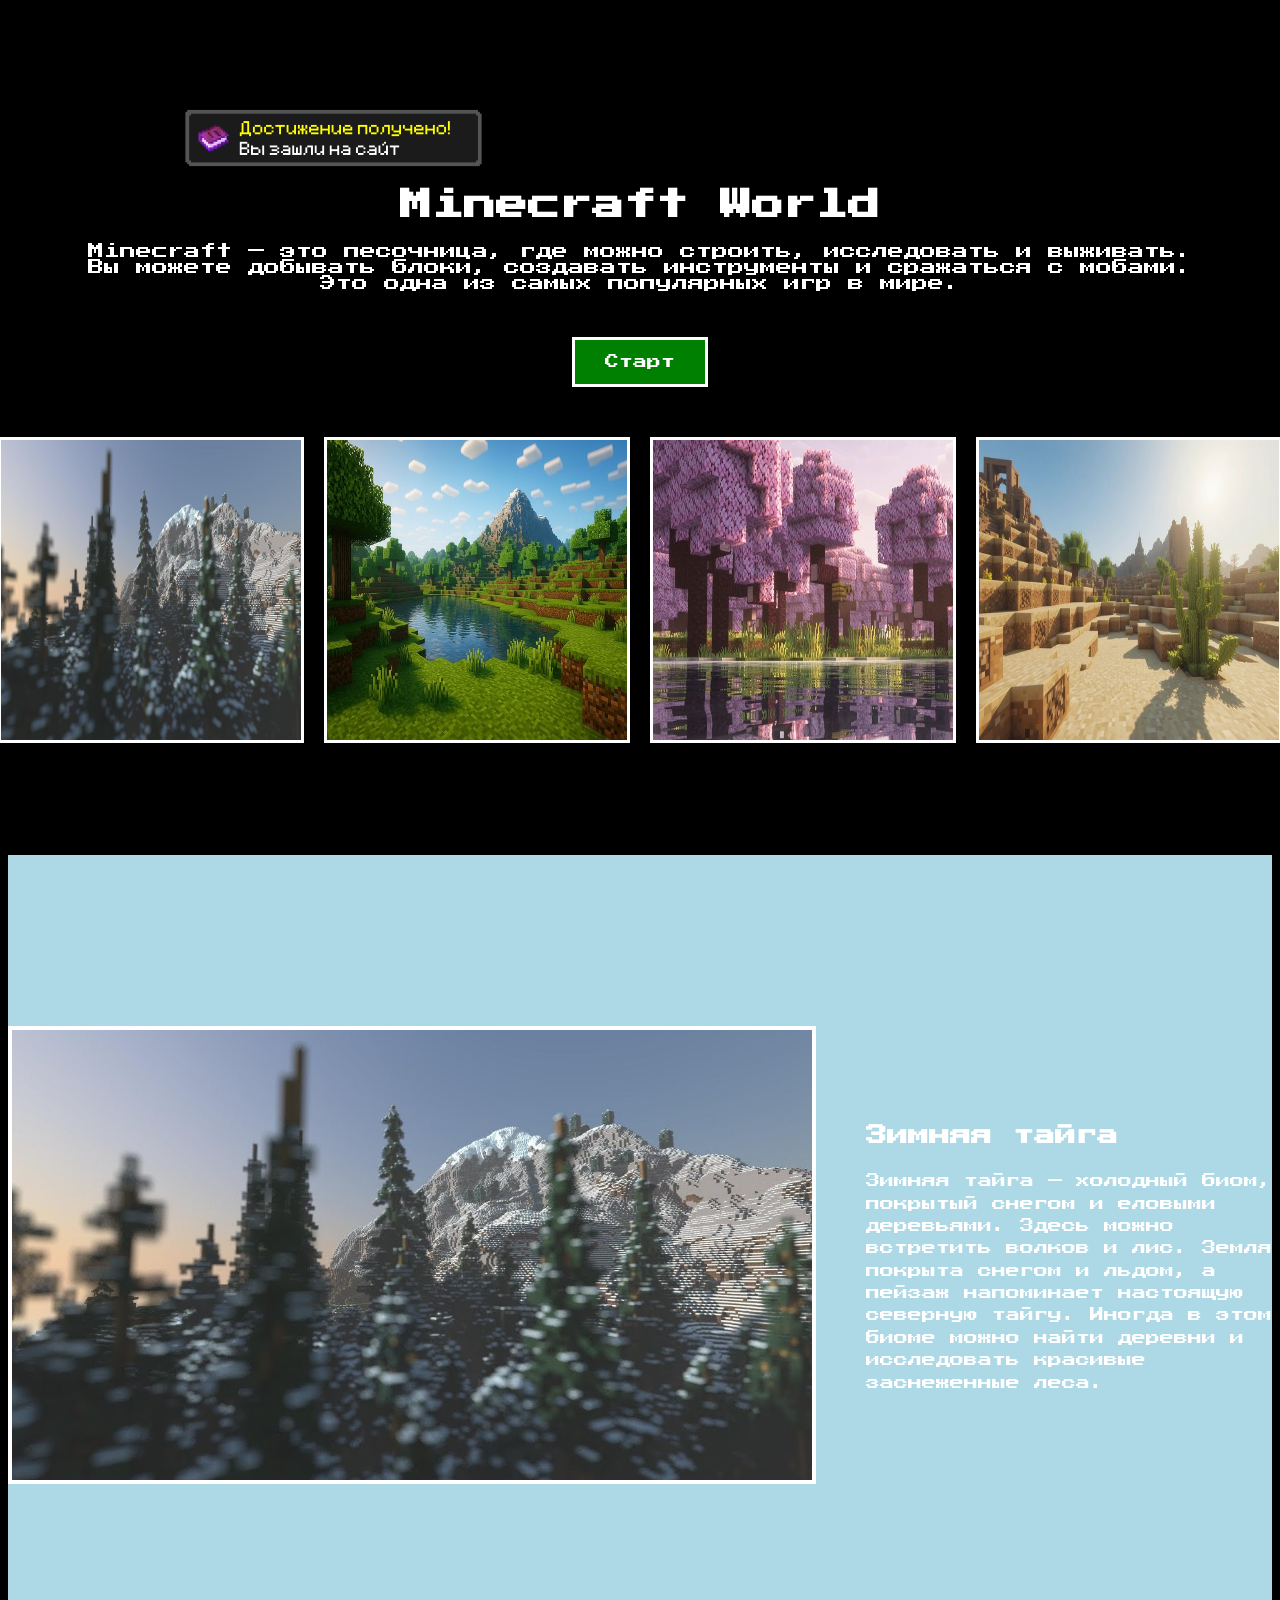
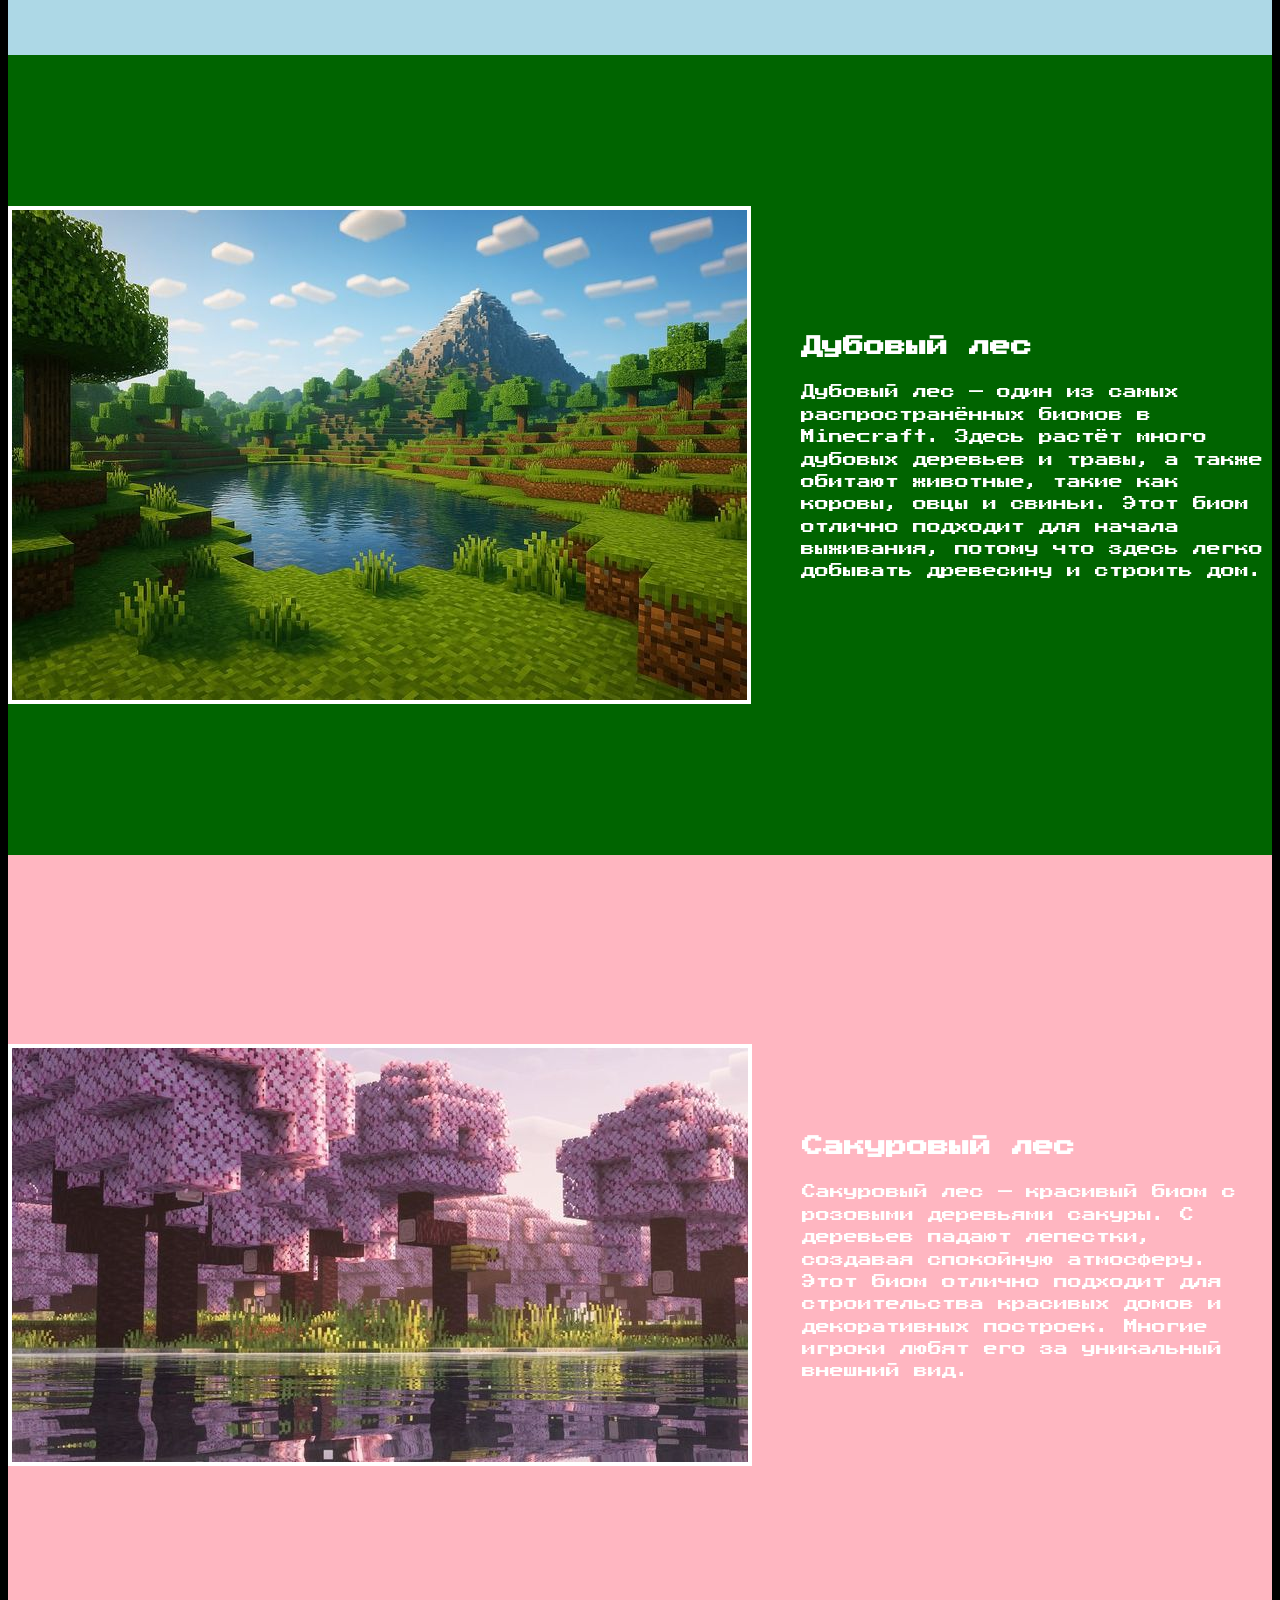
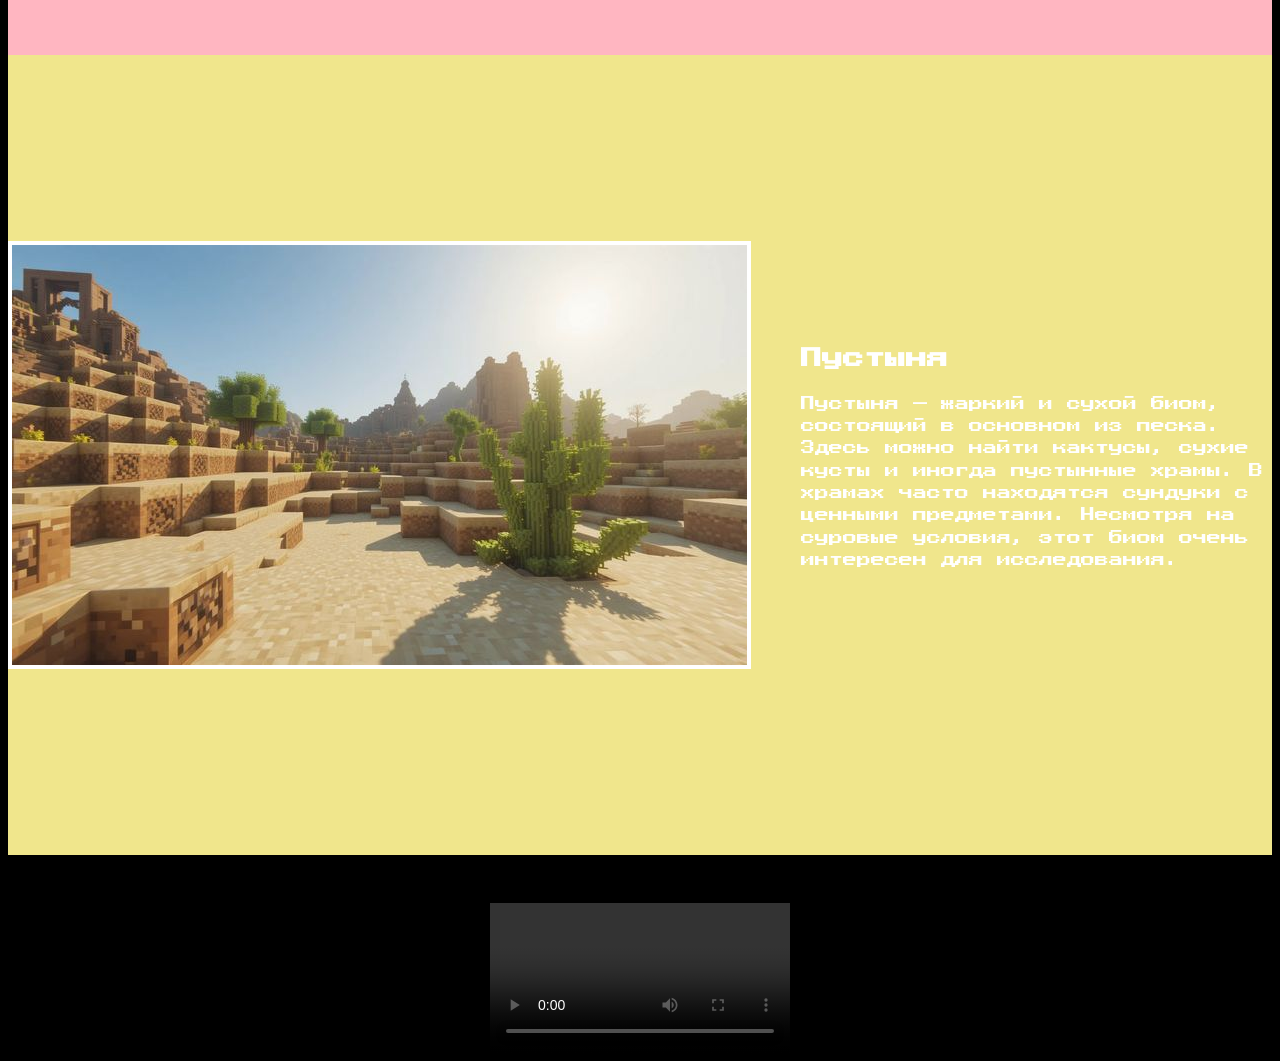
==== index.html @ a420d260 "Add files via upload" ====
<html>
<head>
    <title>Minecraft Pixel Site</title>
    <link href="https://fonts.googleapis.com/css2?family=Press+Start+2P&display=swap" rel="stylesheet">
    <link rel="stylesheet" href="style.css">
</head>
<body>

   <marquee behavior="alternate" direction="right" scrollamount="5">
    <img src="welcome.png" width="300">
     </marquee>

    <h1>Minecraft World</h1>
    <p>Minecraft — это песочница, где можно строить, исследовать и выживать.<br>
    Вы можете добывать блоки, создавать инструменты и сражаться с мобами.<br>
    Это одна из самых популярных игр в мире.</p>

    <button class="btn-start" onclick="toggleMusic(this)">Старт</button>


    <audio id="music" loop>
        <source src="sound.mp3" type="audio/mpeg">
    </audio>


    <div class="biomes">
    <a href="#snow"><div><img src="biome1.png" alt="Биом 1"></div></a>
    <a href="#forest"><div><img src="biome2.png" alt="Биом 2"></div></a>
    <a href="#cherry"><div><img src="biome3.png" alt="Биом 3"></div></a>
    <a href="#desert"><div><img src="biome4.png" alt="Биом 4"></div></a>
</div>
<p> </br> </p>
<p> </br> </p>
<p> </br> </p>

<div id="snow" class="biome-section">
<div class="biome-content">

<img src="biome1.png">

<div class="biome-text">
<h2>Зимняя тайга</h2>
<p>
Зимняя тайга — холодный биом, покрытый снегом и еловыми деревьями.
Здесь можно встретить волков и лис. Земля покрыта снегом и льдом,
а пейзаж напоминает настоящую северную тайгу.
Иногда в этом биоме можно найти деревни и исследовать красивые
заснеженные леса.
</p>
</div>

</div>
</div>

<div id="forest" class="biome-section">
<div class="biome-content">

<img src="biome2.png">

<div class="biome-text">
<h2>Дубовый лес</h2>
<p>
Дубовый лес — один из самых распространённых биомов в Minecraft.
Здесь растёт много дубовых деревьев и травы, а также обитают
животные, такие как коровы, овцы и свиньи.
Этот биом отлично подходит для начала выживания, потому что
здесь легко добывать древесину и строить дом.
</p>
</div>

</div>
</div>

<div id="cherry" class="biome-section">
<div class="biome-content">

<img src="biome3.png">

<div class="biome-text">
<h2>Сакуровый лес</h2>
<p>
Сакуровый лес — красивый биом с розовыми деревьями сакуры.
С деревьев падают лепестки, создавая спокойную атмосферу.
Этот биом отлично подходит для строительства красивых домов
и декоративных построек.
Многие игроки любят его за уникальный внешний вид.
</p>
</div>

</div>
</div>

<div id="desert" class="biome-section">
<div class="biome-content">

<img src="biome4.png">

<div class="biome-text">
<h2>Пустыня</h2>
<p>
Пустыня — жаркий и сухой биом, состоящий в основном из песка.
Здесь можно найти кактусы, сухие кусты и иногда пустынные храмы.
В храмах часто находятся сундуки с ценными предметами.
Несмотря на суровые условия, этот биом очень интересен
для исследования.
</p>
</div>

</div>
</div>


    <script src="script.js"></script>
<p> </br> </p>

   <video src="video.mp4" controls>

<p> </br> </p>
<p> </br> </p>
<p> </br> </p>

</body>
</html>
---- style.css ----
body {
    background: black;
    color: white;
    text-align: center;
    font-family: 'Press Start 2P', cursive;
    padding-top: 100px;
}

.btn-start {
    margin-top: 30px;
    padding: 15px 30px;
    font-family: 'Press Start 2P', cursive;
    font-size: 14px;
    color: white;
    background: green;
    border: 3px solid white;
    cursor: pointer;
    transition: 0.3s;
}

.btn-start:hover {
    background: limegreen;
}

.biomes {
    display: flex;
    justify-content: center;
    gap: 20px;
    margin-top: 50px;
}

.biomes div {
    border: 3px solid white;
    width: 300px;
    height: 300px;
}

.biomes img {
    width: 100%;
    height: 100%;
    transition: transform 0.3s;
}

.biomes img:hover {
    transform: scale(1.1);
}
#snow {
    background: lightblue;
}

#forest {
    background: darkgreen;
}

#cherry {
    background: lightpink;
}

#desert {
    background: khaki;
}

.biome-section{
    height:800px;
    display:flex;
    align-items:center;
    justify-content:center;
}

.biome-content{
    display:flex;
    align-items:center;
    gap:50px;
    width:100%;
}

.biome-content img{
    width:800px;
    border:4px solid white;
}

.biome-text{
    max-width:500px;
    text-align:left;
    font-size:14px;
    line-height:1.6;
}
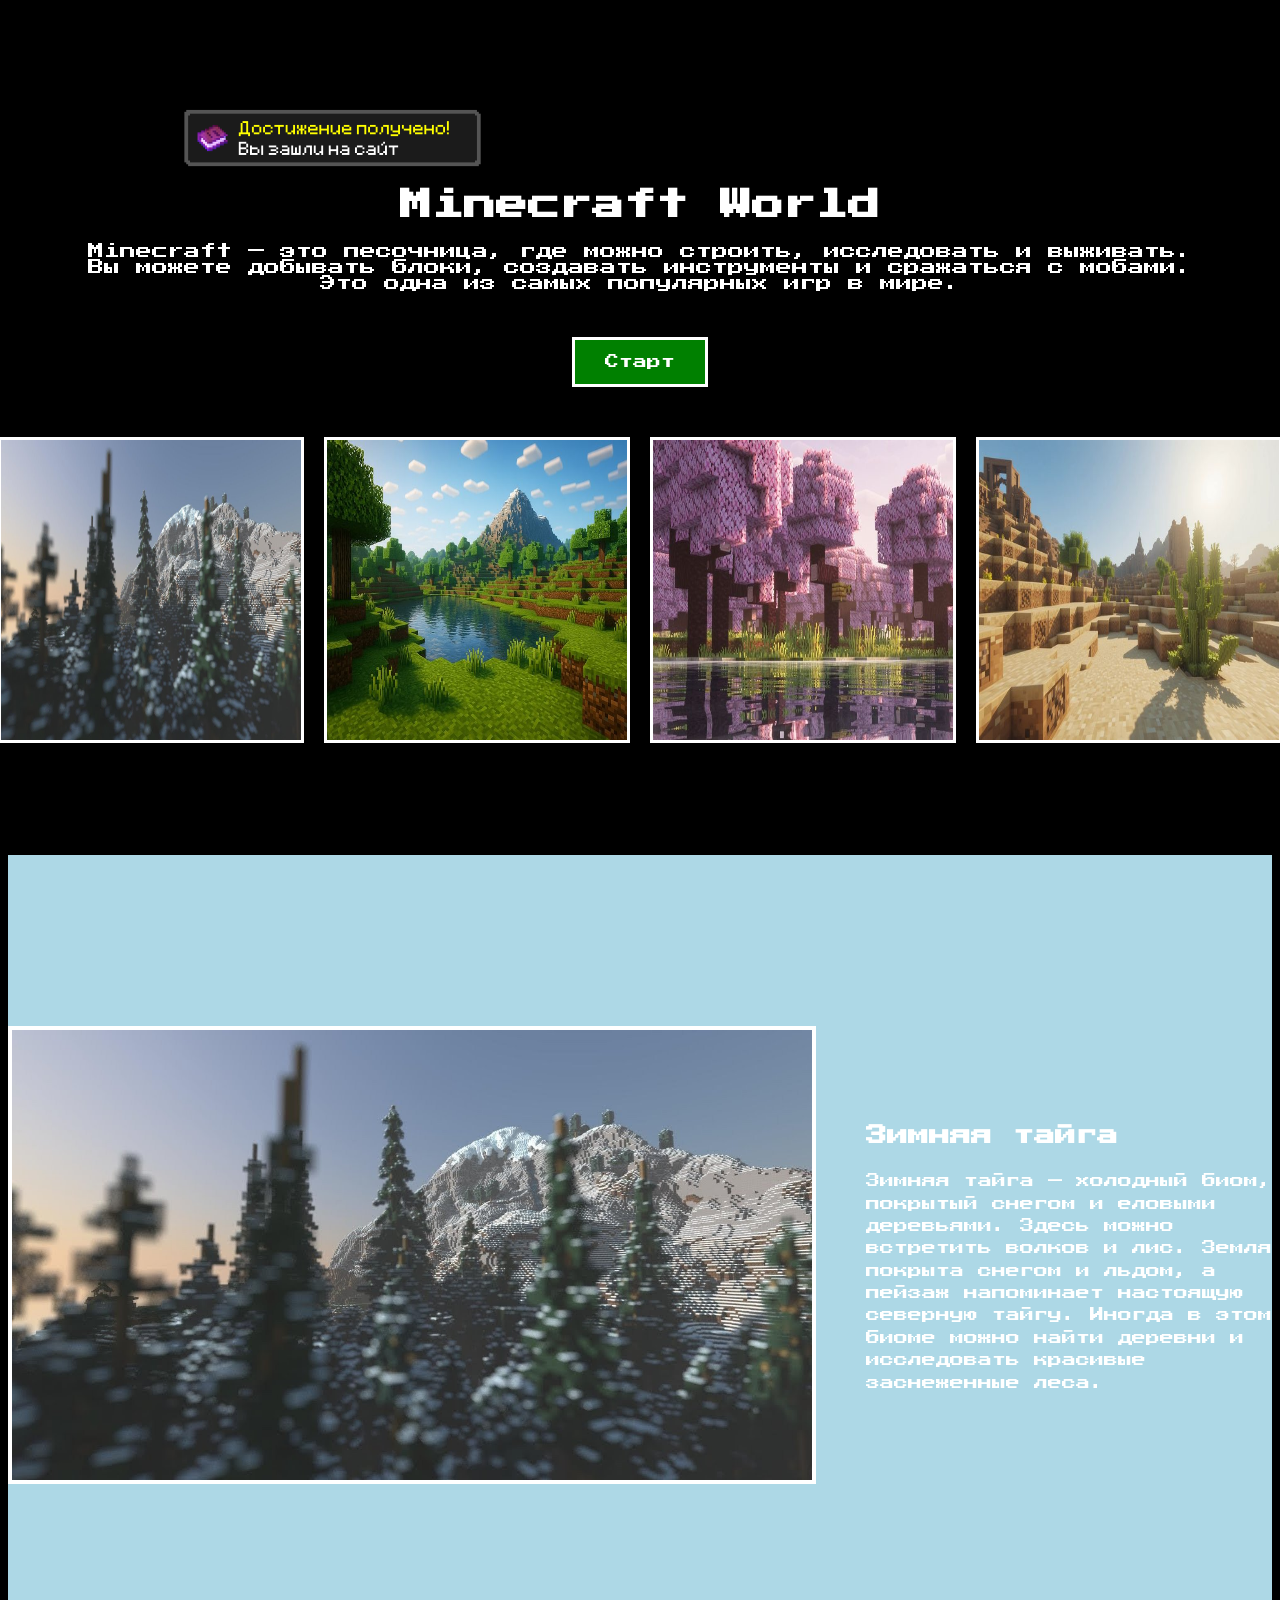
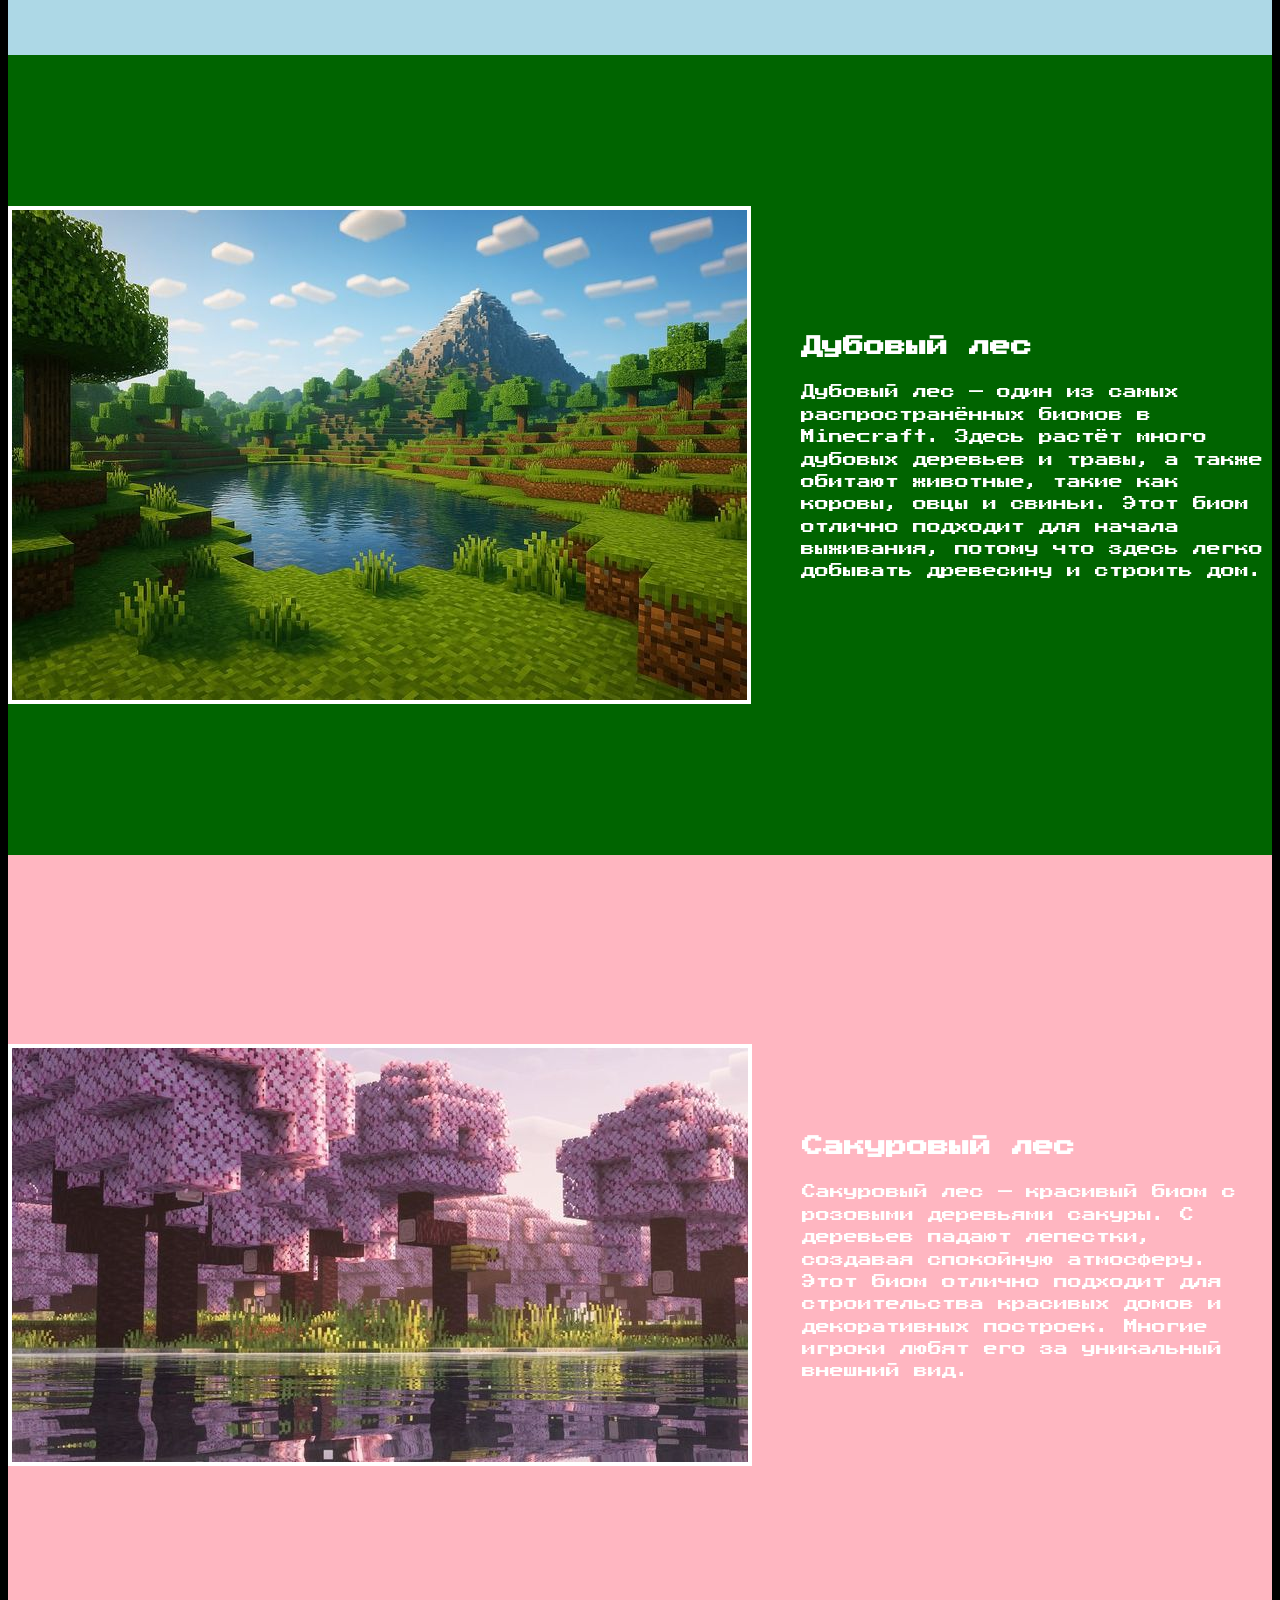
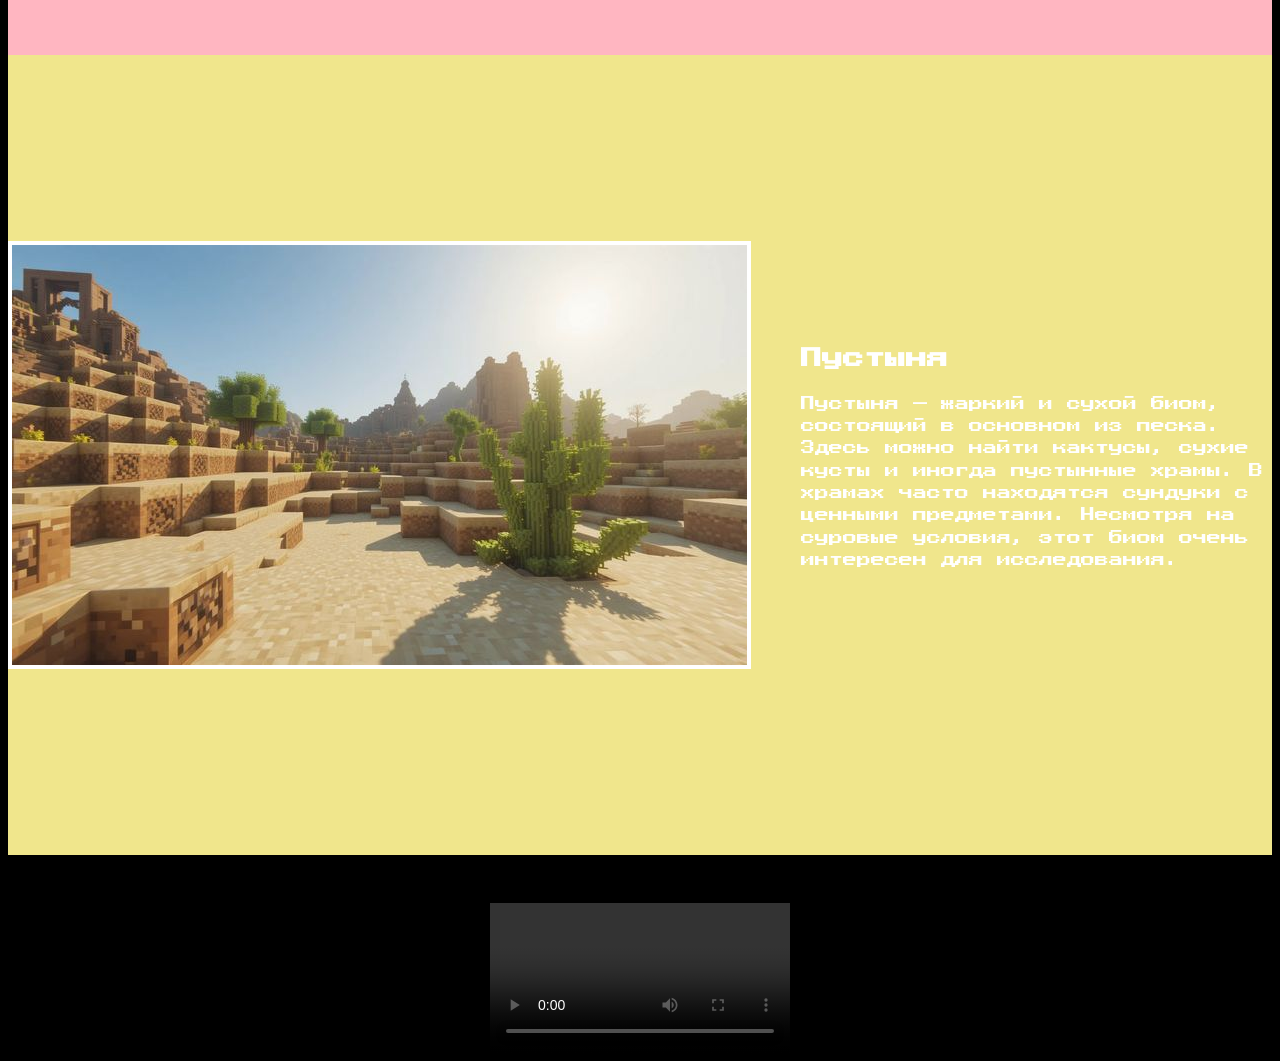
==== commit 70ec5e15: "Update index.html" ====
--- a/index.html
+++ b/index.html
@@ -119,5 +119,6 @@
 <p> </br> </p>
 <p> </br> </p>
 
+<img src="grad.png">
 </body>
-</html>+</html>
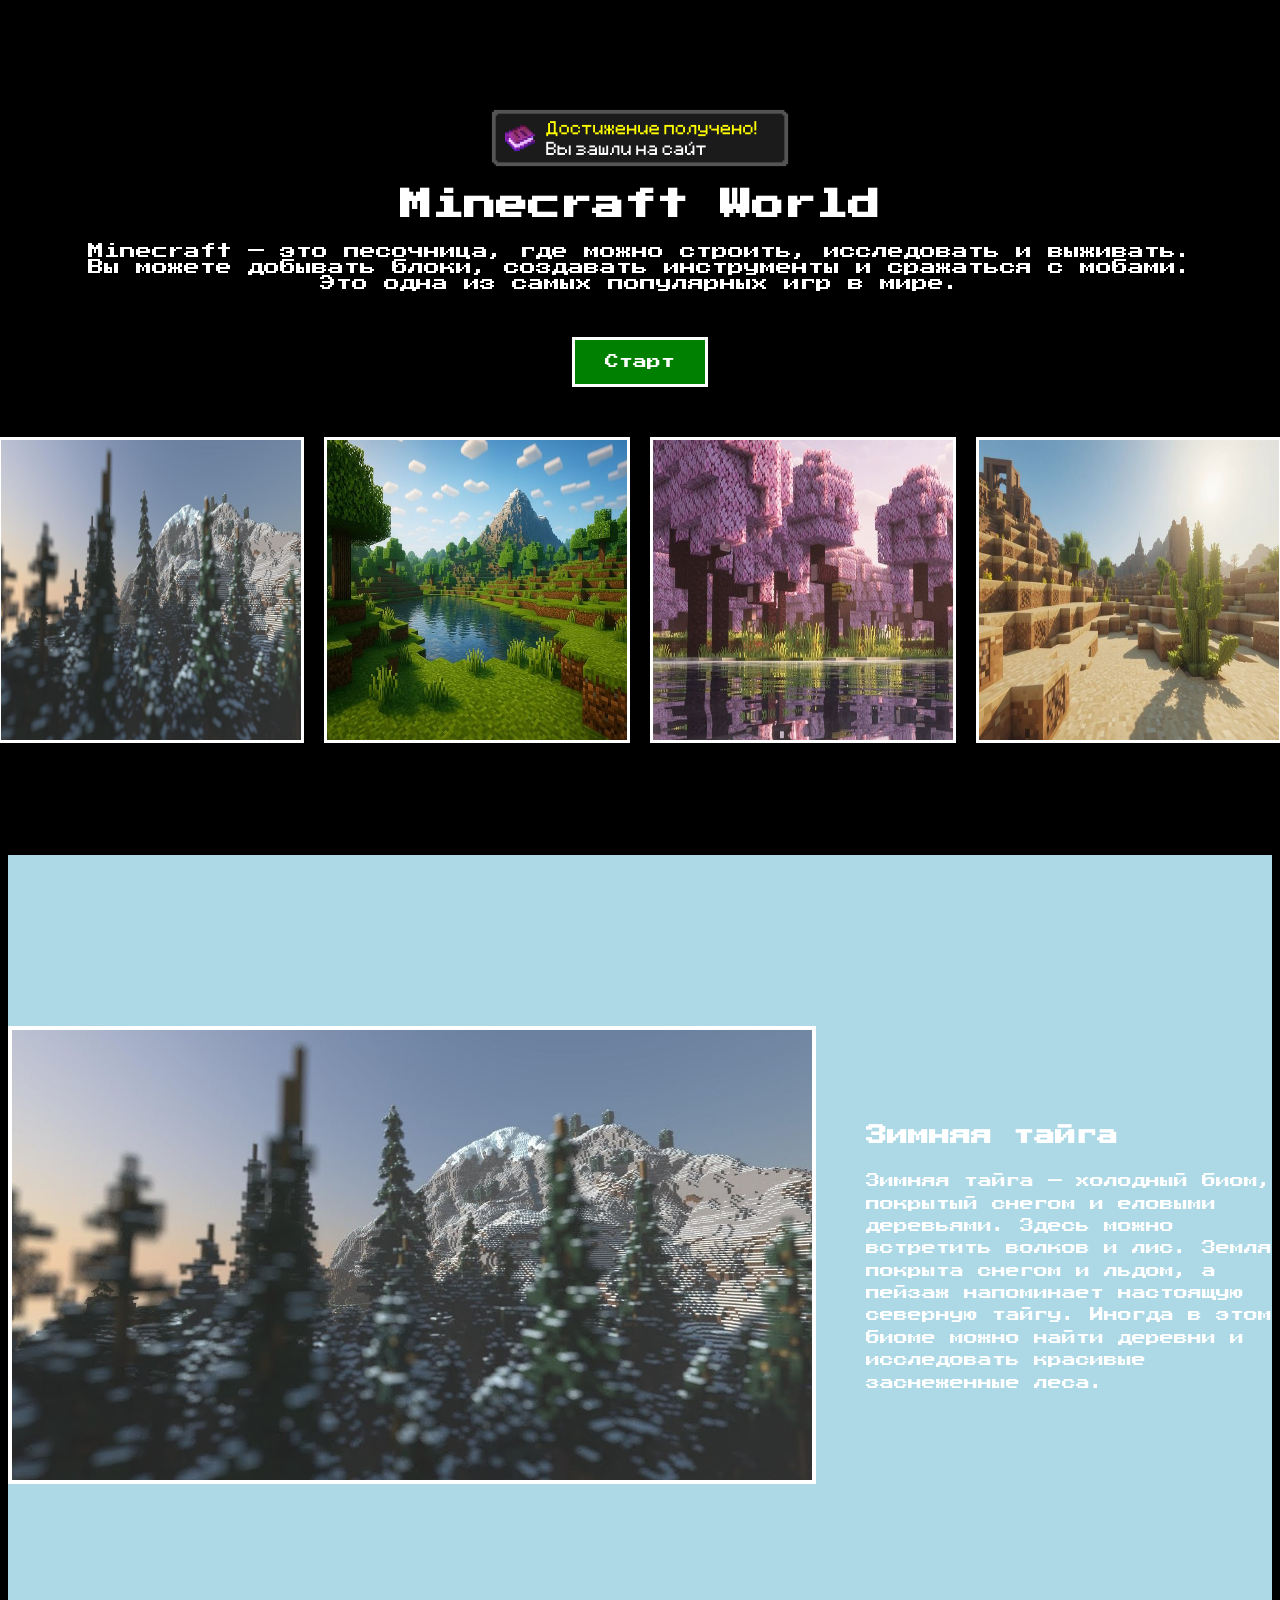
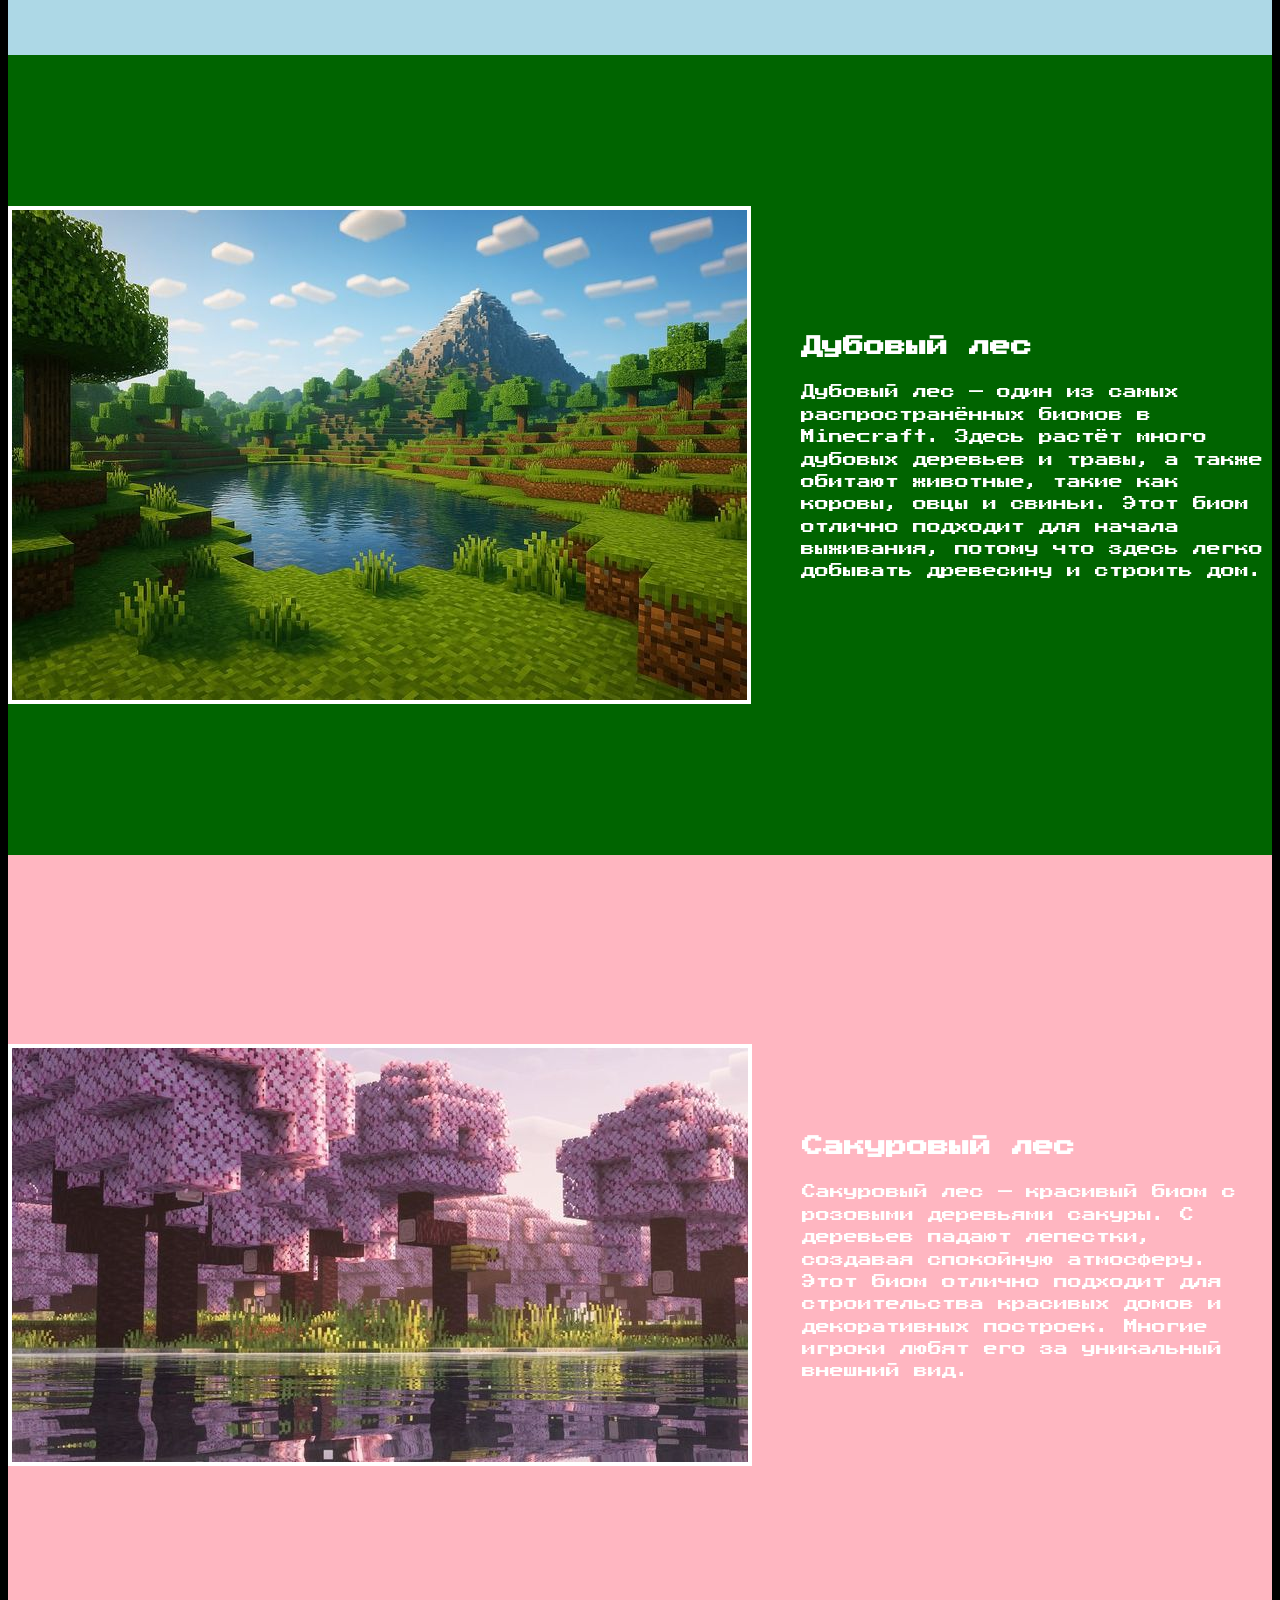
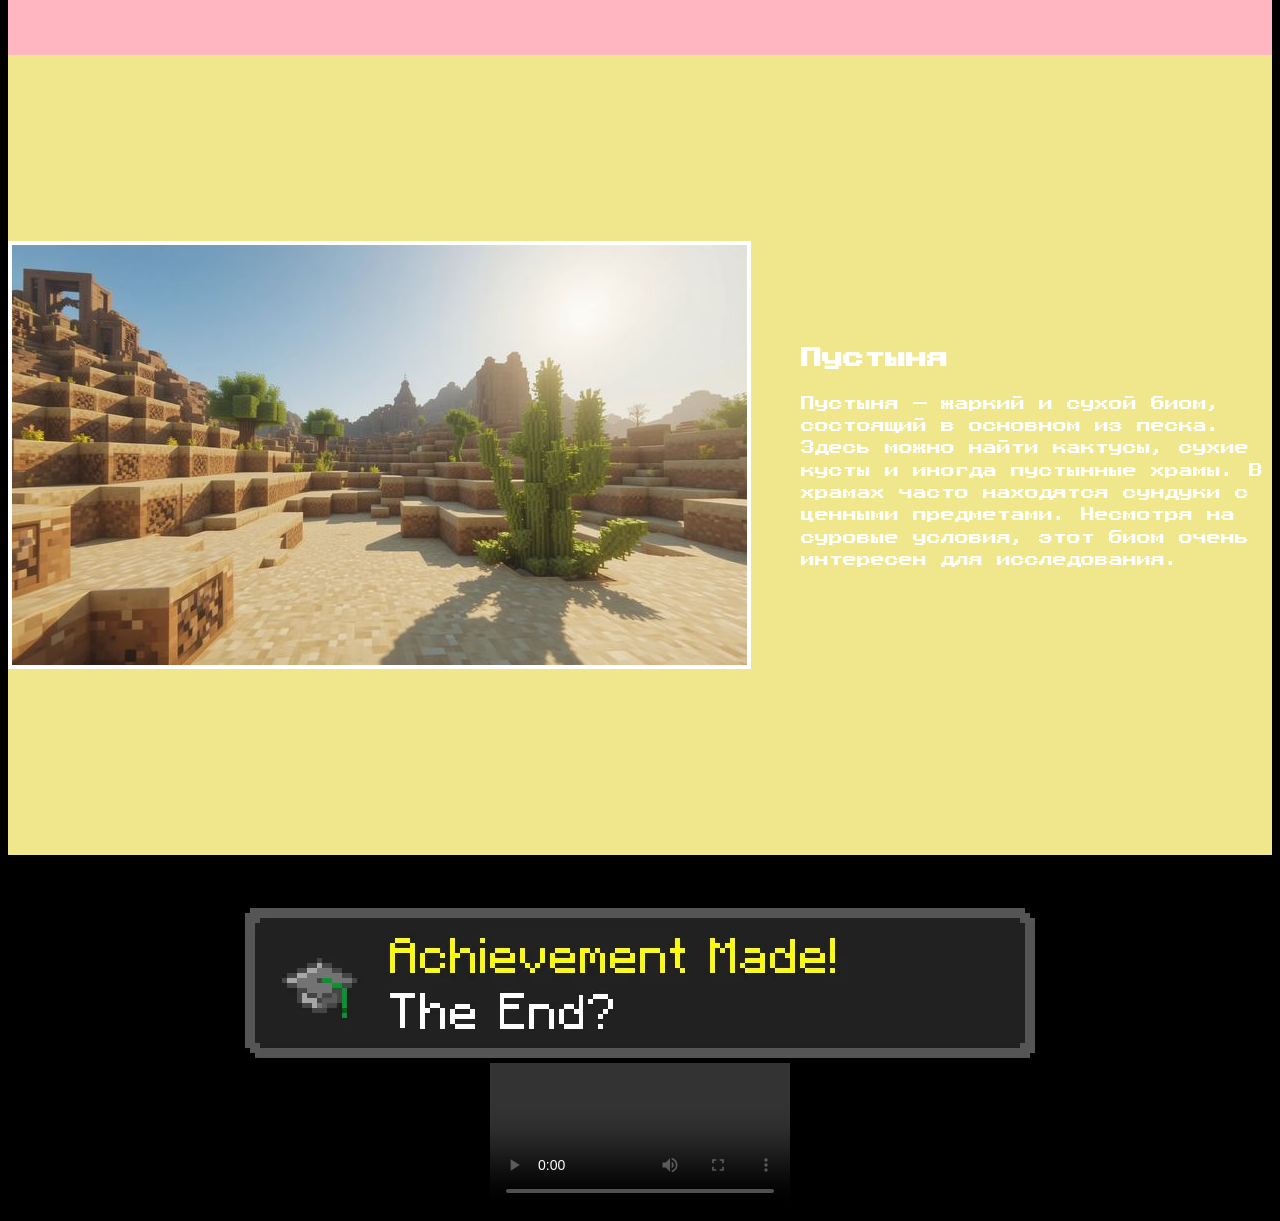
==== commit d15c0aae: "Update index.html" ====
--- a/index.html
+++ b/index.html
@@ -6,9 +6,9 @@
 </head>
 <body>
 
-   <marquee behavior="alternate" direction="right" scrollamount="5">
-    <img src="welcome.png" width="300">
-     </marquee>
+   <div class="marquee-wrapper">
+    <img src="welcome.png" width="300" class="marquee-img">
+</div>
 
     <h1>Minecraft World</h1>
     <p>Minecraft — это песочница, где можно строить, исследовать и выживать.<br>
@@ -110,15 +110,23 @@
 </div>
 
 
-    <script src="script.js"></script>
 <p> </br> </p>
+
+<div class="sound-block">
+    <img src="grad.png" alt="Creeper" class="sound-img" onclick="playEffect()">
+</div>
+
+<audio id="effect">
+    <source src="grad.mp3" type="audio/mpeg">
+</audio>
 
    <video src="video.mp4" controls>
 
 <p> </br> </p>
 <p> </br> </p>
 <p> </br> </p>
+    <script src="script.js"></script>
 
-<img src="grad.png">
+
 </body>
 </html>
